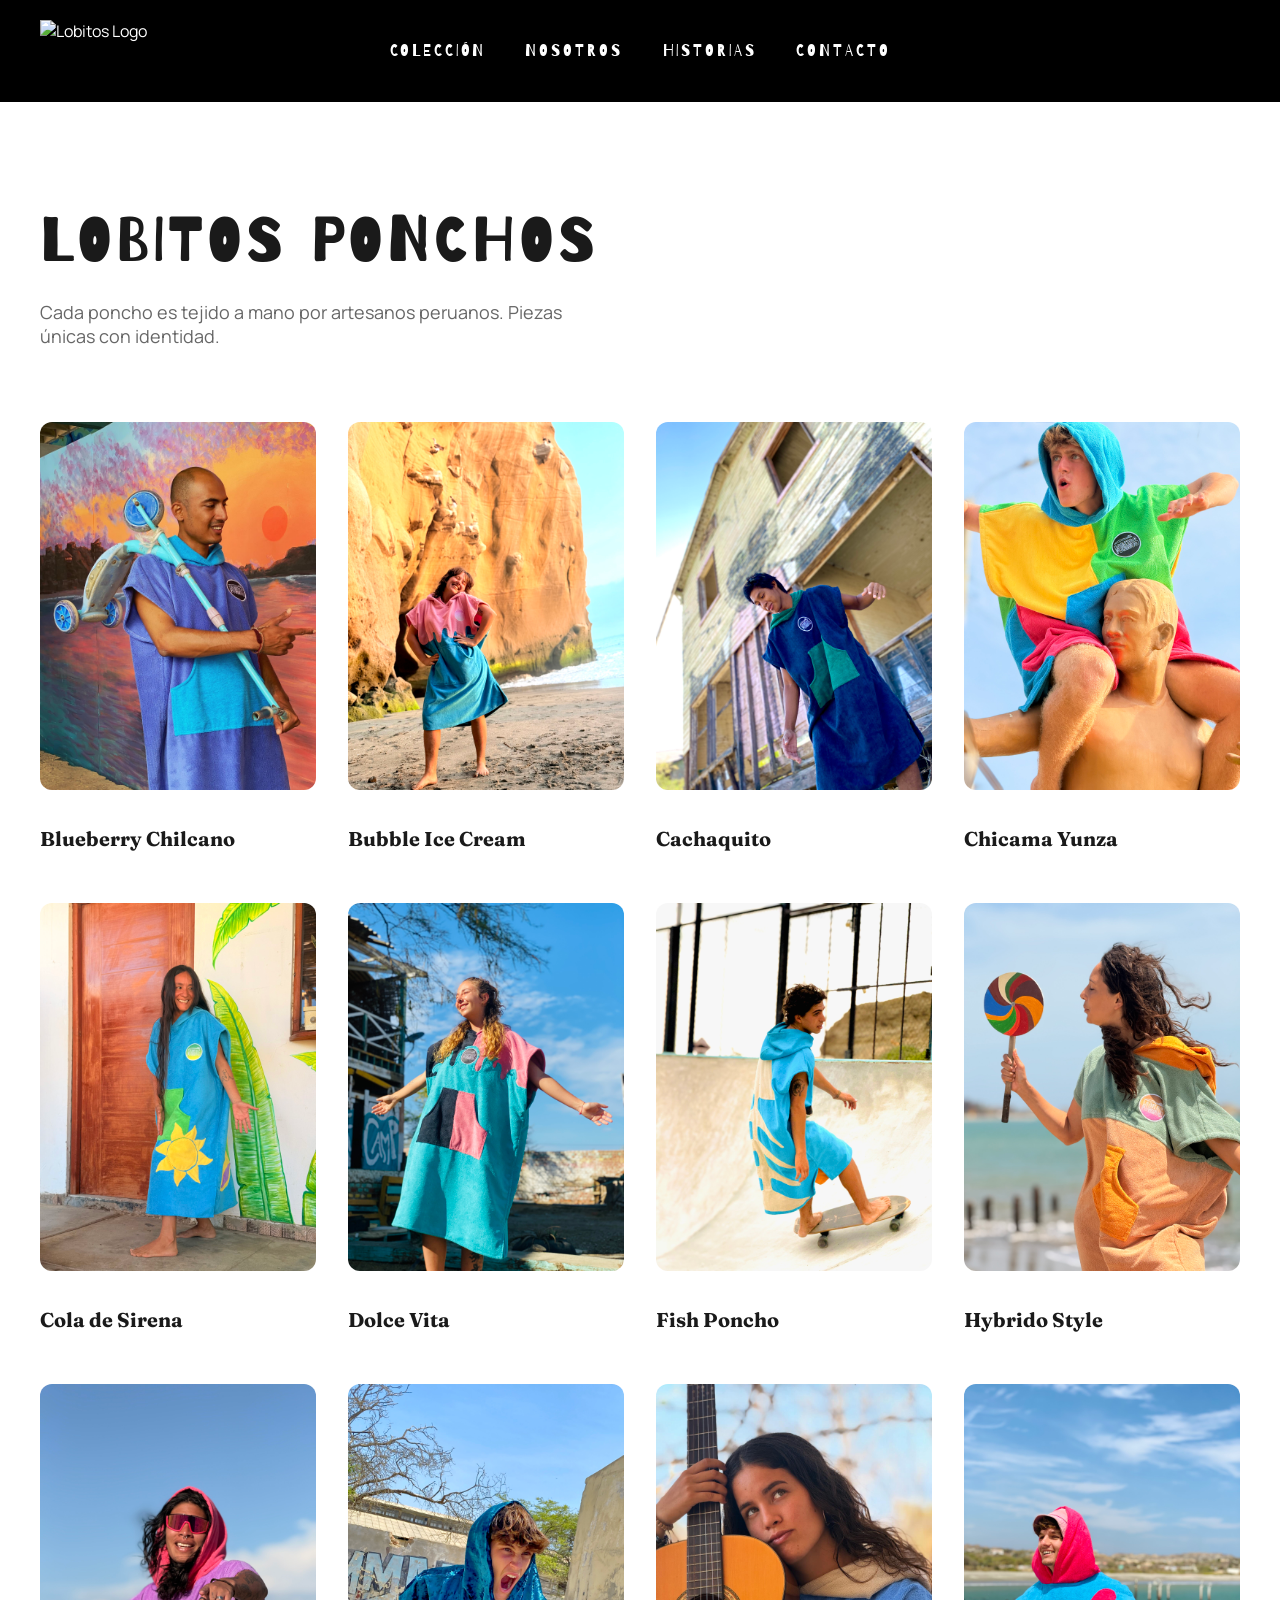
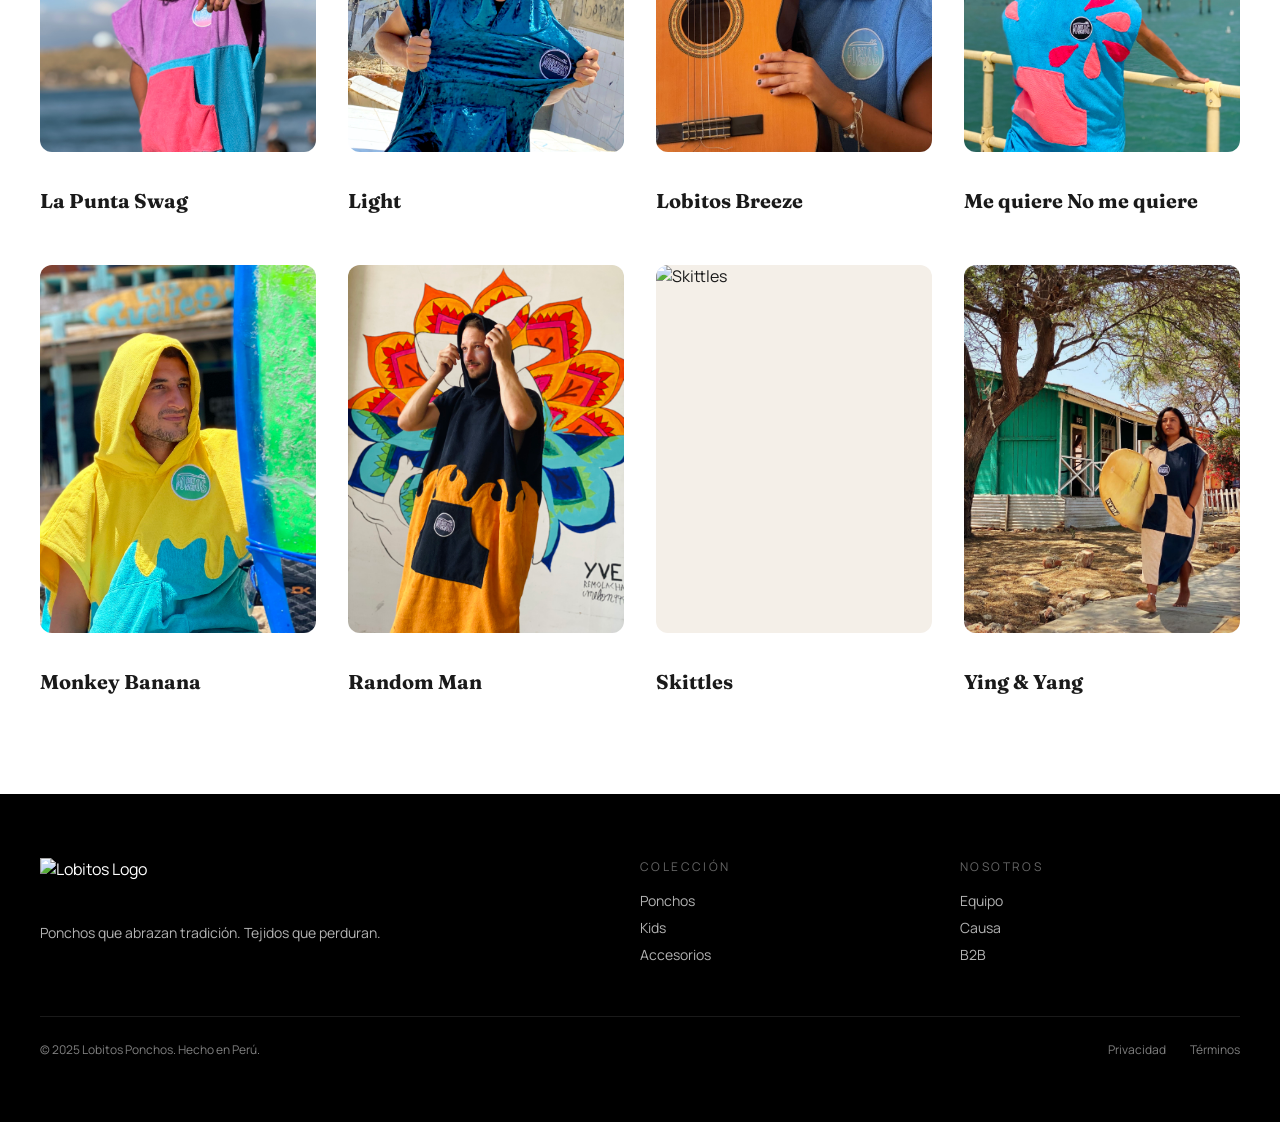
==== collection-lobitos-ponchos.html @ e2ddc391 "v1" ====
<!doctype html>
<html lang="es">

<head>
  <meta charset="UTF-8">
  <meta name="viewport" content="width=device-width, initial-scale=1.0">
  <title>Colección Ponchos — Lobitos</title>
  <meta name="description"
    content="Descubre nuestra colección de ponchos artesanales tejidos a mano en los Andes peruanos.">

  <script src="https://cdn.tailwindcss.com/3.4.17"></script>
  <script src="https://cdn.jsdelivr.net/npm/lucide@0.263.0/dist/umd/lucide.min.js"></script>

  <link
    href="https://fonts.googleapis.com/css2?family=Fraunces:wght@300;400;500;600&family=Manrope:wght@300;400;500;600&display=swap"
    rel="stylesheet">
  <link href="https://fonts.googleapis.com/css2?family=Barrio&display=swap" rel="stylesheet">
  <link rel="stylesheet" href="css/styles.css">
</head>

<body>

  <!-- ========== HEADER ========== -->
  <header class="site-header">
    <nav class="site-header__nav">
      <div class="site-header__logo-wrap">
        <a href="index.html">
          <img src="https://i.postimg.cc/zB0HwtrS/logo.png" alt="Lobitos Logo" class="site-header__logo">
        </a>
      </div>
      <div class="site-header__menu">
        <div class="site-header__menu-item">
          <a href="collection-lobitos-ponchos.html" class="site-header__link">Colección</a>
          <div class="site-header__dropdown">
            <a href="collection-lobitos-ponchos.html">Ponchos</a>
            <a href="#">Kids</a>
            <a href="#">Accesorios</a>
          </div>
        </div>
        <div class="site-header__menu-item">
          <a href="teampage.html" class="site-header__link">Nosotros</a>
          <div class="site-header__dropdown">
            <a href="teampage.html">Equipo</a>
            <a href="causa.html">Causa</a>
          </div>
        </div>
        <div class="site-header__menu-item">
          <a href="#" class="site-header__link">Historias</a>
          <div class="site-header__dropdown">
            <a href="#">Blog</a>
            <a href="#">Inspiración</a>
          </div>
        </div>
        <div class="site-header__menu-item">
          <a href="#" class="site-header__link">Contacto</a>
          <div class="site-header__dropdown">
            <a href="#">Email</a>
            <a href="#">Instagram</a>
          </div>
        </div>
      </div>
      <div class="site-header__spacer"></div>
    </nav>

    <div class="site-header__mobile-bar md:hidden">
      <img src="https://i.postimg.cc/zB0HwtrS/logo.png" alt="Lobitos Logo" class="site-header__mobile-logo">
      <button class="site-header__mobile-btn" onclick="toggleMenu()" aria-label="Abrir menú">
        <i data-lucide="menu"></i>
      </button>
    </div>
    <div id="mobileMenu" class="site-header__mobile-menu">
      <a href="collection-lobitos-ponchos.html">Colección</a>
      <a href="teampage.html">Nosotros</a>
      <a href="#">Historias</a>
      <a href="#">Contacto</a>
    </div>
  </header>

  <main>

    <!-- ================================================
         VIEW 1: COLLECTION GRID (default)
         ================================================ -->
    <section id="collectionView">

      <div class="collection-header">
        <div class="collection-header__inner">
          <h1 class="collection-header__title">Lobitos Ponchos</h1>
          <p class="collection-header__subtitle">Cada poncho es tejido a mano por artesanos peruanos. Piezas únicas con
            identidad.</p>
        </div>
      </div>

      <div class="collection-grid">
        <div class="collection-grid__inner">
          <!-- 1 -->
          <a href="#" class="collection-card" data-product="Blueberry Chilcano">
            <div class="collection-card__img-wrap">
              <img src="images/lobitos-ponchos/Blueberry Chilcano 1.JPG.jpeg" alt="Blueberry Chilcano"
                class="collection-card__img" loading="lazy">
            </div>
            <div class="collection-card__footer">
              <h3 class="collection-card__name">Blueberry Chilcano</h3>
              <i data-lucide="arrow-up-right" class="collection-card__arrow"></i>
            </div>
          </a>
          <!-- 2 -->
          <a href="#" class="collection-card" data-product="Bubble Ice Cream">
            <div class="collection-card__img-wrap">
              <img src="images/lobitos-ponchos/Bubble_Ice_Cream_1.jpg" alt="Bubble Ice Cream"
                class="collection-card__img" loading="lazy">
            </div>
            <div class="collection-card__footer">
              <h3 class="collection-card__name">Bubble Ice Cream</h3>
              <i data-lucide="arrow-up-right" class="collection-card__arrow"></i>
            </div>
          </a>
          <!-- 3 -->
          <a href="#" class="collection-card" data-product="Cachaquito">
            <div class="collection-card__img-wrap">
              <img src="images/lobitos-ponchos/Cachaquito_1.jpg" alt="Cachaquito" class="collection-card__img"
                loading="lazy">
            </div>
            <div class="collection-card__footer">
              <h3 class="collection-card__name">Cachaquito</h3>
              <i data-lucide="arrow-up-right" class="collection-card__arrow"></i>
            </div>
          </a>
          <!-- 4 -->
          <a href="#" class="collection-card" data-product="Chicama Yunza">
            <div class="collection-card__img-wrap">
              <img src="images/lobitos-ponchos/Chicama_Yunza_1.jpg" alt="Chicama Yunza" class="collection-card__img"
                loading="lazy">
            </div>
            <div class="collection-card__footer">
              <h3 class="collection-card__name">Chicama Yunza</h3>
              <i data-lucide="arrow-up-right" class="collection-card__arrow"></i>
            </div>
          </a>
          <!-- 5 -->
          <a href="#" class="collection-card" data-product="Cola de Sirena">
            <div class="collection-card__img-wrap">
              <img src="images/lobitos-ponchos/Cola_de_Sirena_1.jpg" alt="Cola de Sirena" class="collection-card__img"
                loading="lazy">
            </div>
            <div class="collection-card__footer">
              <h3 class="collection-card__name">Cola de Sirena</h3>
              <i data-lucide="arrow-up-right" class="collection-card__arrow"></i>
            </div>
          </a>
          <!-- 6 -->
          <a href="#" class="collection-card" data-product="Dolce Vita">
            <div class="collection-card__img-wrap">
              <img src="images/lobitos-ponchos/Dolce_Vita_1.jpg" alt="Dolce Vita" class="collection-card__img"
                loading="lazy">
            </div>
            <div class="collection-card__footer">
              <h3 class="collection-card__name">Dolce Vita</h3>
              <i data-lucide="arrow-up-right" class="collection-card__arrow"></i>
            </div>
          </a>
          <!-- 7 -->
          <a href="#" class="collection-card" data-product="Fish Poncho">
            <div class="collection-card__img-wrap">
              <img src="images/lobitos-ponchos/Fisch_Poncho_1.jpg" alt="Fish Poncho" class="collection-card__img"
                loading="lazy">
            </div>
            <div class="collection-card__footer">
              <h3 class="collection-card__name">Fish Poncho</h3>
              <i data-lucide="arrow-up-right" class="collection-card__arrow"></i>
            </div>
          </a>
          <!-- 8 -->
          <a href="#" class="collection-card" data-product="Hybrido Style">
            <div class="collection-card__img-wrap">
              <img src="images/lobitos-ponchos/Hybrido_Style_1.jpg" alt="Hybrido Style" class="collection-card__img"
                loading="lazy">
            </div>
            <div class="collection-card__footer">
              <h3 class="collection-card__name">Hybrido Style</h3>
              <i data-lucide="arrow-up-right" class="collection-card__arrow"></i>
            </div>
          </a>
          <!-- 9 -->
          <a href="#" class="collection-card" data-product="La Punta Swag">
            <div class="collection-card__img-wrap">
              <img src="images/lobitos-ponchos/La_Punta_Swag_1.jpg" alt="La Punta Swag" class="collection-card__img"
                loading="lazy">
            </div>
            <div class="collection-card__footer">
              <h3 class="collection-card__name">La Punta Swag</h3>
              <i data-lucide="arrow-up-right" class="collection-card__arrow"></i>
            </div>
          </a>
          <!-- 10 -->
          <a href="#" class="collection-card" data-product="Light">
            <div class="collection-card__img-wrap">
              <img src="images/lobitos-ponchos/Light 1.JPG.jpeg" alt="Light" class="collection-card__img"
                loading="lazy">
            </div>
            <div class="collection-card__footer">
              <h3 class="collection-card__name">Light</h3>
              <i data-lucide="arrow-up-right" class="collection-card__arrow"></i>
            </div>
          </a>
          <!-- 11 -->
          <a href="#" class="collection-card" data-product="Lobitos Breeze">
            <div class="collection-card__img-wrap">
              <img src="images/lobitos-ponchos/Lobitos Breeze 1.JPG.jpeg" alt="Lobitos Breeze"
                class="collection-card__img" loading="lazy">
            </div>
            <div class="collection-card__footer">
              <h3 class="collection-card__name">Lobitos Breeze</h3>
              <i data-lucide="arrow-up-right" class="collection-card__arrow"></i>
            </div>
          </a>
          <!-- 12 -->
          <a href="#" class="collection-card" data-product="Me quiere No me quiere">
            <div class="collection-card__img-wrap">
              <img src="images/lobitos-ponchos/Me_quiere_No_me_quiere_1.jpg" alt="Me quiere No me quiere"
                class="collection-card__img" loading="lazy">
            </div>
            <div class="collection-card__footer">
              <h3 class="collection-card__name">Me quiere No me quiere</h3>
              <i data-lucide="arrow-up-right" class="collection-card__arrow"></i>
            </div>
          </a>
          <!-- 13 -->
          <a href="#" class="collection-card" data-product="Monkey Banana">
            <div class="collection-card__img-wrap">
              <img src="images/lobitos-ponchos/Monkey_Banana_1.jpg" alt="Monkey Banana" class="collection-card__img"
                loading="lazy">
            </div>
            <div class="collection-card__footer">
              <h3 class="collection-card__name">Monkey Banana</h3>
              <i data-lucide="arrow-up-right" class="collection-card__arrow"></i>
            </div>
          </a>
          <!-- 14 -->
          <a href="#" class="collection-card" data-product="Random man">
            <div class="collection-card__img-wrap">
              <img src="images/lobitos-ponchos/Random_man_1.jpg" alt="Random Man" class="collection-card__img"
                loading="lazy">
            </div>
            <div class="collection-card__footer">
              <h3 class="collection-card__name">Random Man</h3>
              <i data-lucide="arrow-up-right" class="collection-card__arrow"></i>
            </div>
          </a>
          <!-- 15 -->
          <a href="#" class="collection-card" data-product="Skittles">
            <div class="collection-card__img-wrap">
              <img src="images/lobitos-ponchos/Skittles 1.jpg.jpeg" alt="Skittles" class="collection-card__img"
                loading="lazy">
            </div>
            <div class="collection-card__footer">
              <h3 class="collection-card__name">Skittles</h3>
              <i data-lucide="arrow-up-right" class="collection-card__arrow"></i>
            </div>
          </a>
          <!-- 16 -->
          <a href="#" class="collection-card" data-product="Ying & Yang">
            <div class="collection-card__img-wrap">
              <img src="images/lobitos-ponchos/Ying & Yang 1.JPG.jpeg" alt="Ying & Yang" class="collection-card__img"
                loading="lazy">
            </div>
            <div class="collection-card__footer">
              <h3 class="collection-card__name">Ying &amp; Yang</h3>
              <i data-lucide="arrow-up-right" class="collection-card__arrow"></i>
            </div>
          </a>
        </div>
      </div>

    </section>

    <!-- ================================================
         VIEW 2: PRODUCT DETAIL (hidden by default)
         ================================================ -->
    <section id="productView" class="product-detail" style="display:none;">

      <!-- Back button -->
      <div class="product-detail__topbar">
        <button id="btnBack" class="product-detail__back" type="button">
          <i data-lucide="arrow-left" style="width:18px;height:18px;"></i>
          <span>Volver a la colección</span>
        </button>
      </div>

      <div class="product__grid">

        <!-- Gallery -->
        <div class="product-gallery">
          <div class="product-gallery__main">
            <img id="detailMainImg" src="" alt="" class="product-gallery__main-img">
          </div>
          <div id="detailThumbs" class="product-gallery__thumbs">
            <!-- JS injects 4 buttons here -->
          </div>
        </div>

        <!-- Info -->
        <div class="product__info">
          <h2 id="detailTitle" class="product__title"></h2>
          <p class="product__price">S/ 220</p>
          <p class="product__description">
            Este poncho está tejido a mano por artesanos peruanos utilizando lana natural de alta calidad.
            Diseñado para acompañarte en días fríos y noches cerca del mar.
          </p>

          <a id="detailWhatsApp" href="#" target="_blank" rel="noopener noreferrer" class="product__cta">
            <span>Escribir en WhatsApp</span>
            <i data-lucide="arrow-right"></i>
          </a>

          <div class="product__details">
            <p>• Hecho en Perú</p>
            <p>• 100% lana natural</p>
            <p>• Producción artesanal</p>
          </div>
        </div>

      </div>
    </section>

  </main>

  <!-- ========== FOOTER ========== -->
  <footer class="site-footer">
    <div class="site-footer__inner">
      <div class="site-footer__grid">
        <div class="site-footer__brand">
          <img src="https://i.postimg.cc/zB0HwtrS/logo.png" alt="Lobitos Logo" class="site-footer__brand-logo">
          <p class="site-footer__brand-text">Ponchos que abrazan tradición. Tejidos que perduran.</p>
          <div class="site-footer__social">
            <a href="#" aria-label="Instagram"><i data-lucide="instagram"></i></a>
            <a href="#" aria-label="Email"><i data-lucide="mail"></i></a>
          </div>
        </div>
        <div>
          <div class="site-footer__col-title">Colección</div>
          <ul class="site-footer__col-list">
            <li><a href="collection-lobitos-ponchos.html">Ponchos</a></li>
            <li><a href="#">Kids</a></li>
            <li><a href="#">Accesorios</a></li>
          </ul>
        </div>
        <div>
          <div class="site-footer__col-title">Nosotros</div>
          <ul class="site-footer__col-list">
            <li><a href="teampage.html">Equipo</a></li>
            <li><a href="causa.html">Causa</a></li>
            <li><a href="#">B2B</a></li>
          </ul>
        </div>
      </div>
      <div class="site-footer__bottom">
        <div>© 2025 Lobitos Ponchos. Hecho en Perú.</div>
        <div class="site-footer__bottom-links">
          <a href="#">Privacidad</a>
          <a href="#">Términos</a>
        </div>
      </div>
    </div>
  </footer>

  <script>
    function toggleMenu() {
      document.getElementById('mobileMenu').classList.toggle('site-header__mobile-menu--open');
    }
    lucide.createIcons();
  </script>

  <!-- ========== PRODUCT CATALOG & SPA LOGIC ========== -->
  <script>
  const galleryData = {
    "Blueberry Chilcano": ["Blueberry Chilcano 1.JPG.jpeg", "Blueberry Chilcano 2.JPG.jpeg", "Blueberry Chilcano 3.JPG.jpeg", "Blueberry Chilcano 4.JPG.jpeg"],
    "Bubble Ice Cream": ["Bubble_Ice_Cream_1.jpg", "Bubble_Ice_Cream_2.jpg", "Bubble_Ice_Cream_3.jpg", "Bubble Ice Cream 4.jpeg"],
    "Cachaquito": ["Cachaquito_1.jpg", "Cachaquito_2.jpg", "Cachaquito_3.jpg", "Cachaquito_4.jpg"],
    "Chicama Yunza": ["Chicama_Yunza_1.jpg", "Chicama_Yunza_2.jpg", "Chicama_Yunza_3.jpg", "Chicama_Yunza_4.jpg"],
    "Cola de Sirena": ["Cola_de_Sirena_1.jpg", "Cola_de_Sirena_2.jpg", "Cola_de_Sirena_3.jpg", "Cola_de_Sirena_4.jpg"],
    "Dolce Vita": ["Dolce_Vita_1.jpg", "Dolce_Vita_2.jpg", "Dolce_Vita_3.jpg", "Dolce_Vita_4.jpg"],
    "Fish Poncho": ["Fisch_Poncho_1.jpg", "Fish_Poncho_2.jpg", "Fish_Poncho_3.jpg", "Fish_Poncho_4.jpg"],
    "Hybrido Style": ["Hybrido_Style_1.jpg", "Hybrido_Style_2.jpg", "Hybrido_Style_3.jpg", "Hybrido_Style_4_.jpg"],
    "La Punta Swag": ["La_Punta_Swag_1.jpg", "La_Punta_Swag_2.jpg", "La_Punta_Swag_3.jpg", "La_Punta_Swag_4.jpg"],
    "Light": ["Light 1.JPG.jpeg", "Light 2.jpeg", "Light_3.jpg", "Light 4.jpeg"],
    "Lobitos Breeze": ["Lobitos Breeze 1.JPG.jpeg", "Lobitos Breeze 2.JPG.jpeg", "Lobitos Breeze 3.JPG.jpeg", "Lobitos Breeze 4.JPG.jpeg"],
    "Me quiere No me quiere": ["Me_quiere_No_me_quiere_1.jpg", "Me_quiere_No_me_quiere_2.jpg", "Me_quiere_No_me_quiere_3.jpg", "Me_quiere_No_me_quiere_4.jpg"],
    "Monkey Banana": ["Monkey_Banana_1.jpg", "Monkey_Banana_2.jpg", "Monkey_Banana_3.jpg", "Monkey_Banana_4.jpg"],
    "Random man": ["Random_man_1.jpg", "Random_man__2.jpg", "Random_man__3.jpg", "Random_man__4.jpg"],
    "Skittles": ["Skittles 1.JPG.jpeg", "Skittles 2.JPG.jpeg", "Skittles_3.jpg", "Skittles 4.JPG.jpeg"],
    "Ying & Yang": ["Ying & Yang 1.JPG.jpeg", "Ying & Yang 2.JPG.jpeg", "Ying & Yang 3.JPG.jpeg", "Ying & Yang 4.JPG.jpeg"]
  };

  const cards = document.querySelectorAll('.collection-card');
  const modal = document.getElementById('productView');
  const gridView = document.getElementById('collectionView');
  const btnBack = document.getElementById('btnBack');
  
  const mainImg = document.getElementById('detailMainImg');
  const detailTitle = document.getElementById('detailTitle');
  const thumbsContainer = document.getElementById('detailThumbs');

  cards.forEach(card => {
    card.addEventListener('click', (e) => {
      e.preventDefault();
      const productKey = card.getAttribute('data-product');
      const images = galleryData[productKey];

      if (images && images.length > 0) {
        // Mostrar Modal
        if (gridView) gridView.style.display = 'none';
        if (modal) modal.style.display = 'block';
        
        // Actualizar textos
        if (detailTitle) detailTitle.textContent = productKey;

        // Cargar Imagen Principal Grande (Imagen 1)
        if (mainImg) {
            mainImg.src = `images/lobitos-ponchos/${images[0]}`;
            mainImg.alt = `Poncho ${productKey}`;
        }

        // Limpiar miniaturas anteriores
        if (thumbsContainer) thumbsContainer.innerHTML = '';

        // Generar miniaturas dinámicamente
        images.forEach((imgSrc, index) => {
          const btn = document.createElement('button');
          btn.className = 'product-gallery__thumb';
          btn.type = 'button';
          
          const img = document.createElement('img');
          img.src = `images/lobitos-ponchos/${imgSrc}`;
          img.alt = `Miniatura ${index + 1} de ${productKey}`;
          img.loading = "lazy";
          
          btn.appendChild(img);
          if (thumbsContainer) thumbsContainer.appendChild(btn);

          // Evento para cambiar la foto principal al hacer clic en miniatura
          btn.addEventListener('click', () => {
            if (mainImg) mainImg.src = img.src;
          });
        });
        
        // Subir el scroll al tope
        window.scrollTo(0, 0);
      }
    });
  });

  // Botón Volver
  if(btnBack) {
      btnBack.addEventListener('click', () => {
        if (modal) modal.style.display = 'none';
        if (gridView) gridView.style.display = 'block';
      });
  }
  </script>

</body>

</html>
---- css/styles.css ----
/* ============================================
   LOBITOS PONCHOS — Global Stylesheet
   BEM Methodology
   ============================================ */

/* --- RESET & BASE --- */
:root {
  --bg: #ffffff;
  --surface: #ffffff;
  --text: #1a1a1a;
  --accent: #c8553d;
  --muted: #8a8378;
}

*,
*::before,
*::after {
  box-sizing: border-box;
}

html,
body {
  height: 100%;
  margin: 0;
  padding: 0;
}

body {
  font-family: 'Manrope', sans-serif;
  background: var(--bg);
  color: var(--text);
  -webkit-font-smoothing: antialiased;
}

img {
  display: block;
  max-width: 100%;
}

a {
  text-decoration: none;
  color: inherit;
}

/* --- TYPOGRAPHY --- */
.font-display {
  font-family: 'Fraunces', serif;
  font-optical-sizing: auto;
}

.font-barrio {
  font-family: 'Barrio', cursive;
}

/* ============================================
   BLOCK: site-header
   ============================================ */
.site-header {
  width: 100%;
  background: #000;
  color: #fff;
  position: sticky;
  top: 0;
  left: 0;
  z-index: 50;
  transition: transform 0.3s ease;
}

.site-header__nav {
  max-width: 80rem;
  margin: 0 auto;
  padding: 1.25rem 1.5rem;
  display: flex;
  align-items: center;
  justify-content: space-between;
}

.site-header__logo-wrap {
  width: 33.333%;
  display: flex;
  align-items: center;
}

.site-header__logo {
  height: 52px;
  width: auto;
  object-fit: contain;
}

.site-header__menu {
  display: none;
  align-items: center;
  justify-content: center;
  gap: 2.5rem;
  width: 33.333%;
  font-size: 16px;
  letter-spacing: 0.18em;
  text-transform: uppercase;
  font-weight: 500;
  font-family: 'Barrio', cursive;
}

.site-header__spacer {
  width: 33.333%;
}

/* Nav link with dropdown */
.site-header__menu-item {
  position: relative;
}

.site-header__link {
  position: relative;
  padding-bottom: 4px;
  transition: opacity 0.2s;
}

.site-header__link:hover {
  opacity: 0.7;
}

/* Dropdown */
.site-header__dropdown {
  position: absolute;
  top: 140%;
  left: 50%;
  transform: translateX(-50%) translateY(10px);
  background: #000;
  color: #fff;
  padding: 18px 22px;
  border-radius: 12px;
  min-width: 180px;
  opacity: 0;
  pointer-events: none;
  transition: all 0.25s ease;
}

.site-header__dropdown a {
  display: block;
  font-size: 12px;
  letter-spacing: 0.08em;
  padding: 6px 0;
  opacity: 0.8;
  transition: opacity 0.2s;
  font-family: 'Manrope', sans-serif;
  text-transform: none;
}

.site-header__dropdown a:hover {
  opacity: 1;
}

.site-header__menu-item:hover .site-header__dropdown {
  opacity: 1;
  pointer-events: auto;
  transform: translateX(-50%) translateY(0);
}

/* Mobile toggle */
.site-header__mobile-bar {
  display: flex;
  padding: 0 1.5rem 1rem;
  align-items: center;
  justify-content: space-between;
}

.site-header__mobile-logo {
  height: 2.5rem;
}

.site-header__mobile-btn {
  background: none;
  border: none;
  color: #fff;
  cursor: pointer;
}

/* Mobile menu */
.site-header__mobile-menu {
  display: none;
  background: #000;
  color: #fff;
  padding: 0 1.5rem 1.5rem;
  flex-direction: column;
  gap: 1rem;
  font-size: 0.875rem;
  letter-spacing: 0.05em;
  font-family: 'Barrio', cursive;
}

.site-header__mobile-menu--open {
  display: flex;
}

/* ============================================
   BLOCK: site-footer
   ============================================ */
.site-footer {
  width: 100%;
  background: #000;
  color: #fff;
}

.site-footer__inner {
  max-width: 80rem;
  margin: 0 auto;
  padding: 4rem 1.5rem;
}

.site-footer__grid {
  display: grid;
  grid-template-columns: 1fr;
  gap: 2.5rem;
  margin-bottom: 3rem;
}

.site-footer__brand {
  grid-column: span 1;
}

.site-footer__brand-logo {
  height: 3rem;
  margin-bottom: 1rem;
}

.site-footer__brand-text {
  font-size: 0.875rem;
  color: rgba(255, 255, 255, 0.7);
  max-width: 24rem;
  line-height: 1.6;
}

.site-footer__social {
  display: flex;
  gap: 1rem;
  margin-top: 1.5rem;
  color: rgba(255, 255, 255, 0.7);
}

.site-footer__social a {
  transition: color 0.2s;
}

.site-footer__social a:hover {
  color: #fff;
}

.site-footer__col-title {
  font-size: 0.75rem;
  letter-spacing: 0.2em;
  text-transform: uppercase;
  color: rgba(255, 255, 255, 0.4);
  margin-bottom: 1rem;
}

.site-footer__col-list {
  list-style: none;
  padding: 0;
  margin: 0;
  display: flex;
  flex-direction: column;
  gap: 0.5rem;
  font-size: 0.875rem;
  color: rgba(255, 255, 255, 0.7);
}

.site-footer__col-list a {
  transition: color 0.2s;
}

.site-footer__col-list a:hover {
  color: #fff;
}

.site-footer__bottom {
  border-top: 1px solid rgba(255, 255, 255, 0.1);
  padding-top: 1.5rem;
  display: flex;
  flex-direction: column;
  justify-content: space-between;
  font-size: 0.75rem;
  color: rgba(255, 255, 255, 0.5);
}

.site-footer__bottom-links {
  display: flex;
  gap: 1.5rem;
  margin-top: 0.75rem;
}

.site-footer__bottom-links a {
  transition: color 0.2s;
}

.site-footer__bottom-links a:hover {
  color: #fff;
}

/* ============================================
   BLOCK: hero (index)
   ============================================ */
.hero {
  width: 100%;
  margin-top: 30px;
}

.hero__slot {
  position: relative;
  width: 100%;
  height: 70vh;
  min-height: 320px;
  max-height: 700px;
  overflow: hidden;
}

.hero__slide {
  position: absolute;
  inset: 0;
  background-size: cover;
  background-position: center;
  background-repeat: no-repeat;
  opacity: 0;
  transition: opacity 0.8s ease;
}

.hero__slide--active {
  opacity: 1;
}

/* ============================================
   BLOCK: categories (index)
   ============================================ */
.categories {
  width: 100%;
  padding: 0.5rem 1.5rem 2.5rem;
}

.categories__grid {
  max-width: 80rem;
  margin: 0 auto;
  display: grid;
  grid-template-columns: 1fr;
  gap: 1.5rem;
}

.categories__card {
  display: block;
}

.categories__card-img {
  aspect-ratio: 3 / 4;
  position: relative;
  overflow: hidden;
  transition: transform 0.6s cubic-bezier(0.16, 1, 0.3, 1);
  background-size: cover;
  background-repeat: no-repeat;
  background-position: center;
  background-color: #f4efe8;
  border-radius: 0.75rem;
}

.categories__card-img--1 {
  background-image: url('https://i.postimg.cc/MKFF9zLd/Enlight374-JPG.jpg');
}

.categories__card-img--2 {
  background-image: url('https://i.postimg.cc/65mmMBPH/Enlight376-JPG.jpg');
}

.categories__card-img--3 {
  background-image: url('https://i.postimg.cc/Hshh6TNc/Enlight375-JPG.jpg');
}

.categories__card-img--4 {
  background-image: url('https://i.postimg.cc/Hshh6TNc/Enlight375-JPG.jpg');
}

.categories__card:hover .categories__card-img {
  transform: scale(1.04);
}

.categories__card-chip {
  background: rgba(0, 0, 0, 0.35);
  backdrop-filter: blur(8px);
  color: #fff;
  padding: 6px 12px;
  border-radius: 999px;
  font-size: 11px;
  letter-spacing: 0.08em;
  text-transform: uppercase;
  display: inline-flex;
  align-items: center;
  gap: 6px;
  position: absolute;
  top: 1rem;
  left: 1rem;
}

.categories__card-footer {
  display: flex;
  align-items: flex-start;
  justify-content: space-between;
  margin-top: 1.25rem;
}

.categories__card-title {
  font-family: 'Fraunces', serif;
  font-size: 1.25rem;
  font-weight: 500;
}

.categories__card-arrow {
  transition: transform 0.4s ease;
  margin-top: 0.25rem;
}

.categories__card:hover .categories__card-arrow {
  transform: translate(3px, -3px);
}

/* ============================================
   BLOCK: banner (index)
   ============================================ */
.banner {
  width: 100%;
  margin: 2.5rem 0 3.5rem;
}

.banner__wrap {
  display: block;
  transition: transform 0.5s ease;
  cursor: pointer;
}

.banner__wrap:hover {
  transform: translateY(-4px);
}

.banner__slot {
  position: relative;
  width: 100%;
  height: calc(100vh - 88px);
  background-image: url('https://i.postimg.cc/k5VY0zkQ/Enlight403-JPG.jpg');
  background-size: cover;
  background-position: center;
}

/* ============================================
   BLOCK: about (index)
   ============================================ */
.about {
  width: 100%;
  padding: 0 1.5rem 5rem;
}

.about__grid {
  max-width: 80rem;
  margin: 0 auto;
  display: grid;
  grid-template-columns: 1fr;
  gap: 2.5rem;
  align-items: center;
}

.about__eyebrow {
  font-size: 0.75rem;
  letter-spacing: 0.2em;
  text-transform: uppercase;
  color: var(--muted);
  margin-bottom: 1rem;
}

.about__title {
  font-family: 'Fraunces', serif;
  font-size: 2.25rem;
  font-weight: 300;
  line-height: 1.02;
  letter-spacing: -0.01em;
  margin-bottom: 1.5rem;
}

.about__text {
  font-size: 1rem;
  color: rgba(26, 26, 26, 0.75);
  line-height: 1.6;
  margin-bottom: 2rem;
  max-width: 36rem;
}

.about__btn {
  border: 1px solid var(--text);
  color: var(--text);
  padding: 0.75rem 2rem;
  border-radius: 9999px;
  font-size: 0.875rem;
  font-weight: 500;
  display: inline-flex;
  align-items: center;
  gap: 0.5rem;
  background: none;
  cursor: pointer;
  transition: all 0.3s ease;
}

.about__btn:hover {
  background: var(--text);
  color: var(--bg);
}

.about__img {
  aspect-ratio: 4 / 5;
  position: relative;
  overflow: hidden;
  background-image: url('https://i.postimg.cc/prGw8QvG/B2B-main-JPG.jpg');
  background-size: contain;
  background-position: center;
  background-repeat: no-repeat;
  background-color: #f4efe8;
  border-radius: 1rem;
}

.about__img-chip {
  background: rgba(0, 0, 0, 0.35);
  backdrop-filter: blur(8px);
  color: #fff;
  padding: 6px 12px;
  border-radius: 999px;
  font-size: 11px;
  letter-spacing: 0.08em;
  text-transform: uppercase;
  display: inline-flex;
  align-items: center;
  gap: 6px;
  position: absolute;
  top: 1rem;
  left: 1rem;
}

/* ============================================
   BLOCK: gif-section (index)
   ============================================ */
.gif-section {
  width: 100%;
  padding: 0 1.5rem 5rem;
}

.gif-section__wrap {
  max-width: 36rem;
  margin: 0 auto;
}

.gif-section__slot {
  aspect-ratio: 1 / 1;
  background: conic-gradient(from 45deg at 50% 50%, #c8553d, #d8c9b5, #1a1a1a, #c8553d);
  position: relative;
  overflow: hidden;
  border-radius: 1rem;
}

.gif-section__video {
  width: 100%;
  height: 100%;
  object-fit: contain;
}

.gif-section__caption {
  text-align: center;
  font-size: 0.875rem;
  color: var(--muted);
  margin-top: 1.5rem;
  letter-spacing: 0.05em;
}

/* ============================================
   BLOCK: causa-page
   ============================================ */
.causa-hero {
  padding: 5rem 1.5rem;
  text-align: center;
}

.causa-hero__inner {
  max-width: 48rem;
  margin: 0 auto;
}

.causa-hero__title {
  font-family: 'Barrio', cursive;
  font-size: 2.25rem;
  text-transform: uppercase;
  letter-spacing: 0.1em;
  margin-bottom: 1.5rem;
}

.causa-hero__subtitle {
  font-size: 1.125rem;
  color: rgba(0, 0, 0, 0.7);
  line-height: 1.6;
}

.causa-image {
  padding: 0 1.5rem 4rem;
}

.causa-image__block {
  max-width: 64rem;
  margin: 0 auto;
  aspect-ratio: 16 / 10;
  border-radius: 16px;
  overflow: hidden;
}

.causa-image__block img {
  width: 100%;
  height: 100%;
  object-fit: cover;
}

.causa-story {
  padding: 0 1.5rem 5rem;
}

.causa-story__inner {
  max-width: 48rem;
  margin: 0 auto;
  display: flex;
  flex-direction: column;
  gap: 1.5rem;
  color: rgba(0, 0, 0, 0.7);
  line-height: 1.6;
  font-size: 1.125rem;
}

.causa-principles {
  padding: 0 1.5rem 6rem;
}

.causa-principles__grid {
  max-width: 64rem;
  margin: 0 auto;
  display: grid;
  grid-template-columns: 1fr;
  gap: 2.5rem;
  text-align: center;
}

.causa-principles__title {
  font-family: 'Barrio', cursive;
  font-size: 1.25rem;
  text-transform: uppercase;
  letter-spacing: 0.1em;
  margin-bottom: 0.75rem;
}

.causa-principles__text {
  color: rgba(0, 0, 0, 0.6);
  font-size: 0.875rem;
  line-height: 1.6;
}

.causa-quote {
  padding: 0 1.5rem 6rem;
  text-align: center;
}

.causa-quote__text {
  max-width: 48rem;
  margin: 0 auto;
  font-size: 1.5rem;
  font-weight: 300;
  line-height: 1.6;
}

/* ============================================
   BLOCK: collection
   ============================================ */
.collection-header {
  padding: 3.5rem 1.5rem;
}

.collection-header__inner {
  max-width: 80rem;
  margin: 0 auto;
}

.collection-header__title {
  font-family: 'Barrio', cursive;
  font-size: 2.25rem;
  text-transform: uppercase;
  letter-spacing: 0.1em;
  margin-bottom: 1.5rem;
}

.collection-header__subtitle {
  font-size: 1.125rem;
  color: rgba(0, 0, 0, 0.6);
  max-width: 36rem;
}

.collection-grid {
  padding: 0 1.5rem 5rem;
}

.collection-grid__inner {
  max-width: 80rem;
  margin: 0 auto;
  display: grid;
  grid-template-columns: 1fr;
  gap: 2rem;
}

.collection-card {
  display: block;
}

.collection-card__img-wrap {
  aspect-ratio: 3 / 4;
  border-radius: 0.75rem;
  overflow: hidden;
  background-color: #f4efe8;
}

.collection-card__img {
  width: 100%;
  height: 100%;
  object-fit: cover;
  transition: transform 0.6s cubic-bezier(0.16, 1, 0.3, 1);
}

.collection-card:hover .collection-card__img {
  transform: scale(1.05);
}

.collection-card__footer {
  display: flex;
  justify-content: space-between;
  align-items: center;
  margin-top: 1rem;
}

.collection-card__name {
  font-family: 'Fraunces', serif;
  font-size: 1.25rem;
}

.collection-card__arrow {
  transition: transform 0.3s;
}

.collection-card:hover .collection-card__arrow {
  transform: translate(4px, -4px);
}

/* ============================================
   BLOCK: product (detail view)
   ============================================ */
.product-detail {
  padding: 0 1.5rem 5rem;
}

.product-detail__topbar {
  max-width: 80rem;
  margin: 0 auto 2rem;
}

.product-detail__back {
  display: inline-flex;
  align-items: center;
  gap: 0.5rem;
  background: none;
  border: none;
  font-size: 0.875rem;
  font-weight: 500;
  text-transform: uppercase;
  letter-spacing: 0.05em;
  cursor: pointer;
  padding: 0.5rem 0;
  color: var(--text);
  transition: opacity 0.2s;
}

.product-detail__back:hover {
  opacity: 0.6;
}

.product__grid {
  max-width: 80rem;
  margin: 0 auto;
  display: grid;
  grid-template-columns: 1fr;
  gap: 2.5rem;
}

/* ============================================
   BLOCK: product-gallery
   ============================================ */
.product-gallery {
  display: flex;
  flex-direction: column;
  gap: 1rem;
}

.product-gallery__main {
  width: 100%;
  aspect-ratio: 4 / 5;
  background: #f4efe8;
  border-radius: 0.75rem;
  overflow: hidden;
}

.product-gallery__main-img {
  width: 100%;
  height: 100%;
  object-fit: cover;
  transition: opacity 0.3s ease;
}

.product-gallery__thumbs {
  display: grid;
  grid-template-columns: repeat(4, 1fr);
  gap: 0.75rem;
}

.product-gallery__thumb {
  aspect-ratio: 1 / 1;
  border-radius: 0.5rem;
  overflow: hidden;
  cursor: pointer;
  border: 2px solid transparent;
  padding: 0;
  background: #f4efe8;
  transition: border-color 0.2s ease, opacity 0.2s ease;
  opacity: 0.6;
}

.product-gallery__thumb:hover {
  opacity: 1;
}

.product-gallery__thumb--active {
  border-color: var(--text);
  opacity: 1;
}

.product-gallery__thumb img {
  width: 100%;
  height: 100%;
  object-fit: cover;
}

.product__info {
  display: flex;
  flex-direction: column;
  justify-content: center;
}

.product__title {
  font-family: 'Barrio', cursive;
  font-size: 1.875rem;
  text-transform: uppercase;
  letter-spacing: 0.1em;
  margin-bottom: 1rem;
}

.product__price {
  font-size: 1.125rem;
  margin-bottom: 1.5rem;
}

.product__description {
  color: rgba(0, 0, 0, 0.7);
  line-height: 1.6;
  margin-bottom: 2rem;
  max-width: 28rem;
}

.product__cta {
  background: #000;
  color: #fff;
  padding: 1rem 2rem;
  border-radius: 9999px;
  font-size: 0.875rem;
  letter-spacing: 0.05em;
  text-transform: uppercase;
  display: inline-flex;
  align-items: center;
  justify-content: center;
  gap: 0.5rem;
  transition: background 0.2s;
}

.product__cta:hover {
  background: #333;
}

.product__details {
  margin-top: 2.5rem;
  border-top: 1px solid #e5e5e5;
  padding-top: 1.5rem;
  font-size: 0.875rem;
  color: rgba(0, 0, 0, 0.6);
  display: flex;
  flex-direction: column;
  gap: 0.5rem;
}

/* ============================================
   BLOCK: team
   ============================================ */
.team-intro {
  padding: 4rem 1.5rem;
  text-align: center;
}

.team-intro__inner {
  max-width: 48rem;
  margin: 0 auto;
}

.team-intro__title {
  font-family: 'Barrio', cursive;
  font-size: 2.25rem;
  text-transform: uppercase;
  letter-spacing: 0.1em;
  margin-bottom: 1.5rem;
}

.team-intro__subtitle {
  color: rgba(0, 0, 0, 0.7);
  font-size: 1.125rem;
  line-height: 1.6;
}

.team-list {
  padding: 0 1.5rem 6rem;
}

.team-list__inner {
  max-width: 80rem;
  margin: 0 auto;
  display: flex;
  flex-direction: column;
  gap: 5rem;
}

.team-member {
  display: grid;
  grid-template-columns: 1fr;
  gap: 2.5rem;
  align-items: center;
}

.team-member__img-wrap {
  aspect-ratio: 4 / 5;
  overflow: hidden;
  border-radius: 16px;
}

.team-member__img-wrap img {
  width: 100%;
  height: 100%;
  object-fit: cover;
  transition: transform 0.6s cubic-bezier(0.16, 1, 0.3, 1);
}

.team-member__img-wrap:hover img {
  transform: scale(1.05);
}

.team-member__name {
  font-family: 'Barrio', cursive;
  font-size: 1.5rem;
  text-transform: uppercase;
  letter-spacing: 0.1em;
  margin-bottom: 0.5rem;
}

.team-member__role {
  font-size: 0.875rem;
  color: rgba(0, 0, 0, 0.5);
  margin-bottom: 1rem;
}

.team-member__bio {
  color: rgba(0, 0, 0, 0.7);
  line-height: 1.6;
  max-width: 28rem;
}

/* ============================================
   UTILITIES: Animations
   ============================================ */
.fade-up {
  opacity: 0;
  transform: translateY(20px);
  animation: fadeUp 0.9s cubic-bezier(0.16, 1, 0.3, 1) forwards;
}

@keyframes fadeUp {
  to {
    opacity: 1;
    transform: translateY(0);
  }
}

.fade-up--delay-1 {
  animation-delay: 0.1s;
}

.fade-up--delay-2 {
  animation-delay: 0.2s;
}

.fade-up--delay-3 {
  animation-delay: 0.3s;
}

/* ============================================
   RESPONSIVE
   ============================================ */
@media (min-width: 768px) {
  .site-header__nav {
    padding: 1.25rem 2.5rem;
  }

  .site-header__logo {
    height: 62px;
  }

  .site-header__menu {
    display: flex;
  }

  .site-header__mobile-bar {
    display: none;
  }

  .site-footer__inner {
    padding: 4rem 2.5rem;
  }

  .site-footer__grid {
    grid-template-columns: 2fr 1fr 1fr;
  }

  .site-footer__bottom {
    flex-direction: row;
  }

  .site-footer__bottom-links {
    margin-top: 0;
  }

  .categories {
    padding: 1rem 2.5rem 3.5rem;
  }

  .categories__grid {
    grid-template-columns: repeat(2, 1fr);
    gap: 2rem;
  }

  .categories__card-title {
    font-size: 1.5rem;
  }

  .banner {
    margin: 3.5rem 0;
  }

  .about {
    padding: 0 2.5rem 7rem;
  }

  .about__grid {
    grid-template-columns: repeat(2, 1fr);
    gap: 4rem;
  }

  .about__title {
    font-size: 3rem;
  }

  .about__text {
    font-size: 1.125rem;
  }

  .gif-section {
    padding: 0 2.5rem 7rem;
  }

  .causa-hero {
    padding: 5rem 2.5rem;
  }

  .causa-hero__title {
    font-size: 3.75rem;
  }

  .causa-image {
    padding: 0 2.5rem 4rem;
  }

  .causa-story {
    padding: 0 2.5rem 5rem;
  }

  .causa-principles {
    padding: 0 2.5rem 6rem;
  }

  .causa-principles__grid {
    grid-template-columns: repeat(3, 1fr);
  }

  .causa-quote {
    padding: 0 2.5rem 6rem;
  }

  .causa-quote__text {
    font-size: 1.875rem;
  }

  .collection-header {
    padding: 3.5rem 2.5rem;
  }

  .collection-header__title {
    font-size: 3.75rem;
  }

  .collection-grid {
    padding: 0 2.5rem 5rem;
  }

  .collection-grid__inner {
    grid-template-columns: repeat(2, 1fr);
  }

  .product {
    padding: 0 2.5rem 5rem;
  }

  .product__grid {
    grid-template-columns: repeat(2, 1fr);
    gap: 4rem;
  }

  .product__title {
    font-size: 2.25rem;
  }

  .team-intro {
    padding: 4rem 2.5rem;
  }

  .team-intro__title {
    font-size: 3.75rem;
  }

  .team-list {
    padding: 0 2.5rem 6rem;
  }

  .team-member {
    grid-template-columns: repeat(2, 1fr);
  }

  .team-member__name {
    font-size: 1.875rem;
  }
}

@media (min-width: 1024px) {
  .categories__grid {
    grid-template-columns: repeat(4, 1fr);
  }

  .collection-grid__inner {
    grid-template-columns: repeat(4, 1fr);
  }

  .about__title {
    font-size: 3.75rem;
  }
}

@media (max-width: 640px) {
  .hero__slot {
    min-height: 280px;
  }

  .gif-section__slot {
    max-height: 280px;
  }

  .categories__card-chip {
    font-size: 10px;
    padding: 5px 10px;
  }

  .product__cta {
    width: 100%;
  }
}
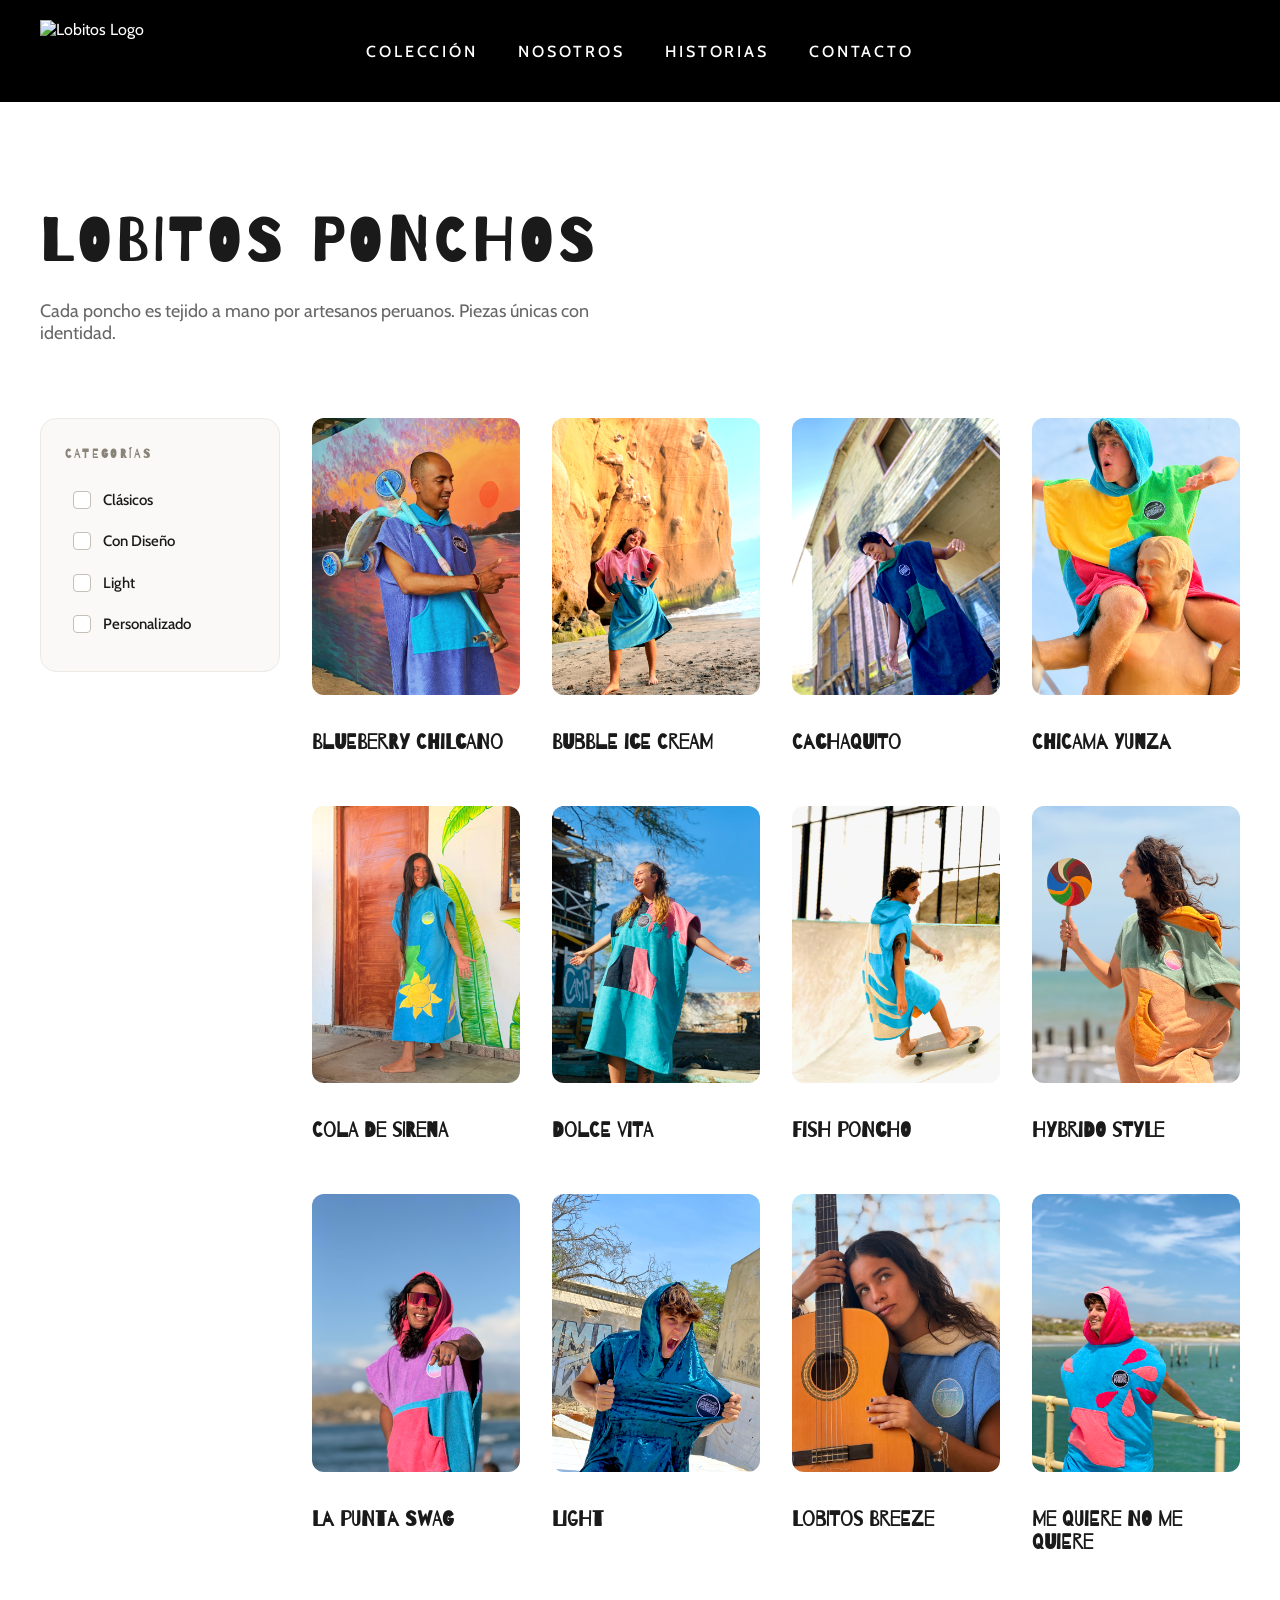
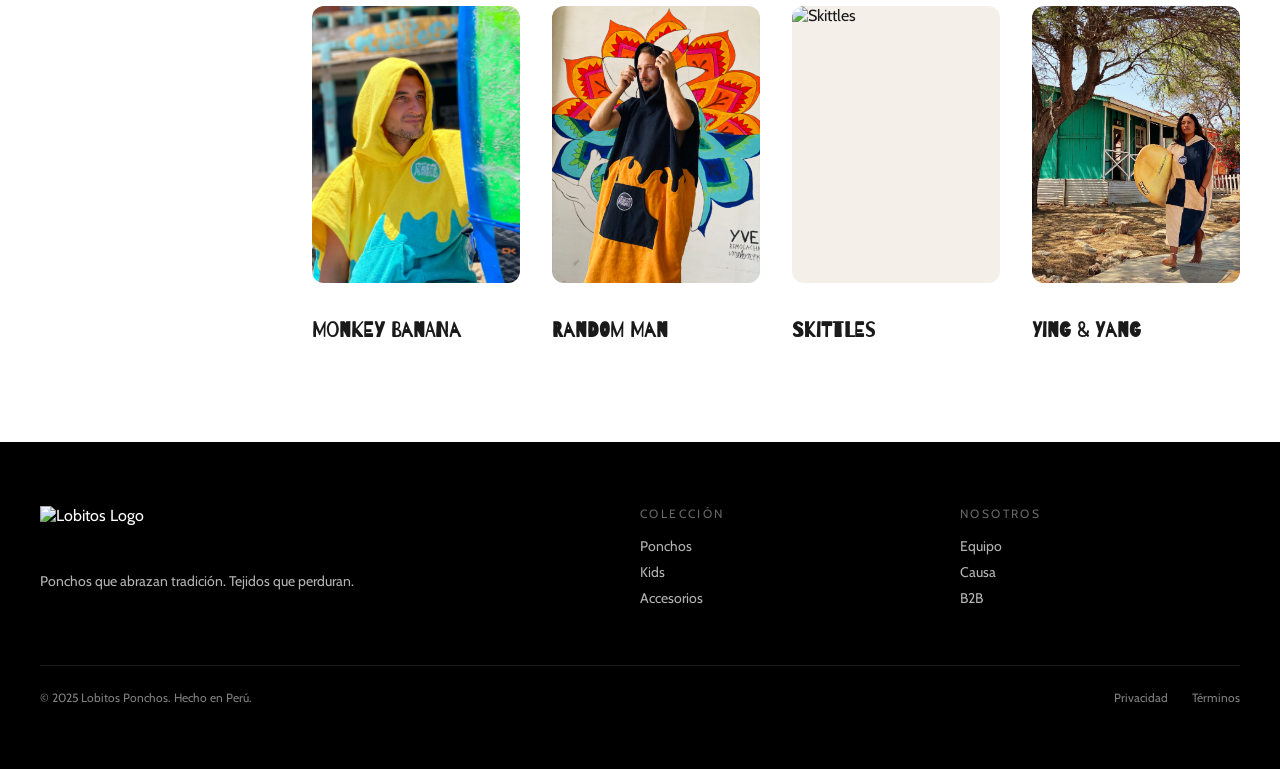
==== commit 564c8ba3: "v3" ====
--- a/collection-lobitos-ponchos.html
+++ b/collection-lobitos-ponchos.html
@@ -91,186 +91,233 @@
         </div>
       </div>
 
-      <div class="collection-grid">
-        <div class="collection-grid__inner">
-          <!-- 1 -->
-          <a href="#" class="collection-card" data-product="Blueberry Chilcano">
-            <div class="collection-card__img-wrap">
-              <img src="images/lobitos-ponchos/Blueberry Chilcano 1.JPG.jpeg" alt="Blueberry Chilcano"
-                class="collection-card__img" loading="lazy">
-            </div>
-            <div class="collection-card__footer">
-              <h3 class="collection-card__name">Blueberry Chilcano</h3>
-              <i data-lucide="arrow-up-right" class="collection-card__arrow"></i>
-            </div>
-          </a>
-          <!-- 2 -->
-          <a href="#" class="collection-card" data-product="Bubble Ice Cream">
-            <div class="collection-card__img-wrap">
-              <img src="images/lobitos-ponchos/Bubble_Ice_Cream_1.jpg" alt="Bubble Ice Cream"
-                class="collection-card__img" loading="lazy">
-            </div>
-            <div class="collection-card__footer">
-              <h3 class="collection-card__name">Bubble Ice Cream</h3>
-              <i data-lucide="arrow-up-right" class="collection-card__arrow"></i>
-            </div>
-          </a>
-          <!-- 3 -->
-          <a href="#" class="collection-card" data-product="Cachaquito">
-            <div class="collection-card__img-wrap">
-              <img src="images/lobitos-ponchos/Cachaquito_1.jpg" alt="Cachaquito" class="collection-card__img"
-                loading="lazy">
-            </div>
-            <div class="collection-card__footer">
-              <h3 class="collection-card__name">Cachaquito</h3>
-              <i data-lucide="arrow-up-right" class="collection-card__arrow"></i>
-            </div>
-          </a>
-          <!-- 4 -->
-          <a href="#" class="collection-card" data-product="Chicama Yunza">
-            <div class="collection-card__img-wrap">
-              <img src="images/lobitos-ponchos/Chicama_Yunza_1.jpg" alt="Chicama Yunza" class="collection-card__img"
-                loading="lazy">
-            </div>
-            <div class="collection-card__footer">
-              <h3 class="collection-card__name">Chicama Yunza</h3>
-              <i data-lucide="arrow-up-right" class="collection-card__arrow"></i>
-            </div>
-          </a>
-          <!-- 5 -->
-          <a href="#" class="collection-card" data-product="Cola de Sirena">
-            <div class="collection-card__img-wrap">
-              <img src="images/lobitos-ponchos/Cola_de_Sirena_1.jpg" alt="Cola de Sirena" class="collection-card__img"
-                loading="lazy">
-            </div>
-            <div class="collection-card__footer">
-              <h3 class="collection-card__name">Cola de Sirena</h3>
-              <i data-lucide="arrow-up-right" class="collection-card__arrow"></i>
-            </div>
-          </a>
-          <!-- 6 -->
-          <a href="#" class="collection-card" data-product="Dolce Vita">
-            <div class="collection-card__img-wrap">
-              <img src="images/lobitos-ponchos/Dolce_Vita_1.jpg" alt="Dolce Vita" class="collection-card__img"
-                loading="lazy">
-            </div>
-            <div class="collection-card__footer">
-              <h3 class="collection-card__name">Dolce Vita</h3>
-              <i data-lucide="arrow-up-right" class="collection-card__arrow"></i>
-            </div>
-          </a>
-          <!-- 7 -->
-          <a href="#" class="collection-card" data-product="Fish Poncho">
-            <div class="collection-card__img-wrap">
-              <img src="images/lobitos-ponchos/Fisch_Poncho_1.jpg" alt="Fish Poncho" class="collection-card__img"
-                loading="lazy">
-            </div>
-            <div class="collection-card__footer">
-              <h3 class="collection-card__name">Fish Poncho</h3>
-              <i data-lucide="arrow-up-right" class="collection-card__arrow"></i>
-            </div>
-          </a>
-          <!-- 8 -->
-          <a href="#" class="collection-card" data-product="Hybrido Style">
-            <div class="collection-card__img-wrap">
-              <img src="images/lobitos-ponchos/Hybrido_Style_1.jpg" alt="Hybrido Style" class="collection-card__img"
-                loading="lazy">
-            </div>
-            <div class="collection-card__footer">
-              <h3 class="collection-card__name">Hybrido Style</h3>
-              <i data-lucide="arrow-up-right" class="collection-card__arrow"></i>
-            </div>
-          </a>
-          <!-- 9 -->
-          <a href="#" class="collection-card" data-product="La Punta Swag">
-            <div class="collection-card__img-wrap">
-              <img src="images/lobitos-ponchos/La_Punta_Swag_1.jpg" alt="La Punta Swag" class="collection-card__img"
-                loading="lazy">
-            </div>
-            <div class="collection-card__footer">
-              <h3 class="collection-card__name">La Punta Swag</h3>
-              <i data-lucide="arrow-up-right" class="collection-card__arrow"></i>
-            </div>
-          </a>
-          <!-- 10 -->
-          <a href="#" class="collection-card" data-product="Light">
-            <div class="collection-card__img-wrap">
-              <img src="images/lobitos-ponchos/Light 1.JPG.jpeg" alt="Light" class="collection-card__img"
-                loading="lazy">
-            </div>
-            <div class="collection-card__footer">
-              <h3 class="collection-card__name">Light</h3>
-              <i data-lucide="arrow-up-right" class="collection-card__arrow"></i>
-            </div>
-          </a>
-          <!-- 11 -->
-          <a href="#" class="collection-card" data-product="Lobitos Breeze">
-            <div class="collection-card__img-wrap">
-              <img src="images/lobitos-ponchos/Lobitos Breeze 1.JPG.jpeg" alt="Lobitos Breeze"
-                class="collection-card__img" loading="lazy">
-            </div>
-            <div class="collection-card__footer">
-              <h3 class="collection-card__name">Lobitos Breeze</h3>
-              <i data-lucide="arrow-up-right" class="collection-card__arrow"></i>
-            </div>
-          </a>
-          <!-- 12 -->
-          <a href="#" class="collection-card" data-product="Me quiere No me quiere">
-            <div class="collection-card__img-wrap">
-              <img src="images/lobitos-ponchos/Me_quiere_No_me_quiere_1.jpg" alt="Me quiere No me quiere"
-                class="collection-card__img" loading="lazy">
-            </div>
-            <div class="collection-card__footer">
-              <h3 class="collection-card__name">Me quiere No me quiere</h3>
-              <i data-lucide="arrow-up-right" class="collection-card__arrow"></i>
-            </div>
-          </a>
-          <!-- 13 -->
-          <a href="#" class="collection-card" data-product="Monkey Banana">
-            <div class="collection-card__img-wrap">
-              <img src="images/lobitos-ponchos/Monkey_Banana_1.jpg" alt="Monkey Banana" class="collection-card__img"
-                loading="lazy">
-            </div>
-            <div class="collection-card__footer">
-              <h3 class="collection-card__name">Monkey Banana</h3>
-              <i data-lucide="arrow-up-right" class="collection-card__arrow"></i>
-            </div>
-          </a>
-          <!-- 14 -->
-          <a href="#" class="collection-card" data-product="Random man">
-            <div class="collection-card__img-wrap">
-              <img src="images/lobitos-ponchos/Random_man_1.jpg" alt="Random Man" class="collection-card__img"
-                loading="lazy">
-            </div>
-            <div class="collection-card__footer">
-              <h3 class="collection-card__name">Random Man</h3>
-              <i data-lucide="arrow-up-right" class="collection-card__arrow"></i>
-            </div>
-          </a>
-          <!-- 15 -->
-          <a href="#" class="collection-card" data-product="Skittles">
-            <div class="collection-card__img-wrap">
-              <img src="images/lobitos-ponchos/Skittles 1.jpg.jpeg" alt="Skittles" class="collection-card__img"
-                loading="lazy">
-            </div>
-            <div class="collection-card__footer">
-              <h3 class="collection-card__name">Skittles</h3>
-              <i data-lucide="arrow-up-right" class="collection-card__arrow"></i>
-            </div>
-          </a>
-          <!-- 16 -->
-          <a href="#" class="collection-card" data-product="Ying & Yang">
-            <div class="collection-card__img-wrap">
-              <img src="images/lobitos-ponchos/Ying & Yang 1.JPG.jpeg" alt="Ying & Yang" class="collection-card__img"
-                loading="lazy">
-            </div>
-            <div class="collection-card__footer">
-              <h3 class="collection-card__name">Ying &amp; Yang</h3>
-              <i data-lucide="arrow-up-right" class="collection-card__arrow"></i>
-            </div>
-          </a>
-        </div>
-      </div>
+      <div class="collection-layout">
+
+        <!-- ===== SIDEBAR DE CATEGORÍAS ===== -->
+        <aside class="collection-sidebar">
+          <h2 class="collection-sidebar__title">Categorías</h2>
+
+          <ul class="collection-sidebar__list">
+            <li class="collection-sidebar__item">
+              <label class="collection-sidebar__label" for="filter-clasicos">
+                <input class="collection-sidebar__checkbox" type="checkbox"
+                  id="filter-clasicos" name="category" value="clasicos">
+                <span class="collection-sidebar__check-box"></span>
+                Clásicos
+              </label>
+            </li>
+            <li class="collection-sidebar__item">
+              <label class="collection-sidebar__label" for="filter-con-diseno">
+                <input class="collection-sidebar__checkbox" type="checkbox"
+                  id="filter-con-diseno" name="category" value="con-diseno">
+                <span class="collection-sidebar__check-box"></span>
+                Con Diseño
+              </label>
+            </li>
+            <li class="collection-sidebar__item">
+              <label class="collection-sidebar__label" for="filter-ligh">
+                <input class="collection-sidebar__checkbox" type="checkbox"
+                  id="filter-ligh" name="category" value="ligh">
+                <span class="collection-sidebar__check-box"></span>
+                Light
+              </label>
+            </li>
+            <li class="collection-sidebar__item">
+              <label class="collection-sidebar__label" for="filter-personalizado">
+                <input class="collection-sidebar__checkbox" type="checkbox"
+                  id="filter-personalizado" name="category" value="personalizado">
+                <span class="collection-sidebar__check-box"></span>
+                Personalizado
+              </label>
+            </li>
+          </ul>
+
+          <button class="collection-sidebar__clear" id="clearFilters" type="button">Limpiar filtros</button>
+        </aside>
+
+        <!-- ===== GRILLA DE PRODUCTOS ===== -->
+        <div class="collection-grid">
+          <div class="collection-grid__inner">
+            <!-- 1 · clasicos -->
+            <a href="#" class="collection-card" data-product="Blueberry Chilcano" data-category="clasicos">
+              <div class="collection-card__img-wrap">
+                <img src="images/lobitos-ponchos/Blueberry Chilcano 1.JPG.jpeg" alt="Blueberry Chilcano"
+                  class="collection-card__img" loading="lazy">
+              </div>
+              <div class="collection-card__footer">
+                <h3 class="collection-card__name">Blueberry Chilcano</h3>
+                <i data-lucide="arrow-up-right" class="collection-card__arrow"></i>
+              </div>
+            </a>
+            <!-- 2 · con-diseno -->
+            <a href="#" class="collection-card" data-product="Bubble Ice Cream" data-category="con-diseno">
+              <div class="collection-card__img-wrap">
+                <img src="images/lobitos-ponchos/Bubble_Ice_Cream_1.jpg" alt="Bubble Ice Cream"
+                  class="collection-card__img" loading="lazy">
+              </div>
+              <div class="collection-card__footer">
+                <h3 class="collection-card__name">Bubble Ice Cream</h3>
+                <i data-lucide="arrow-up-right" class="collection-card__arrow"></i>
+              </div>
+            </a>
+            <!-- 3 · clasicos -->
+            <a href="#" class="collection-card" data-product="Cachaquito" data-category="clasicos">
+              <div class="collection-card__img-wrap">
+                <img src="images/lobitos-ponchos/Cachaquito_1.jpg" alt="Cachaquito" class="collection-card__img"
+                  loading="lazy">
+              </div>
+              <div class="collection-card__footer">
+                <h3 class="collection-card__name">Cachaquito</h3>
+                <i data-lucide="arrow-up-right" class="collection-card__arrow"></i>
+              </div>
+            </a>
+            <!-- 4 · clasicos -->
+            <a href="#" class="collection-card" data-product="Chicama Yunza" data-category="clasicos">
+              <div class="collection-card__img-wrap">
+                <img src="images/lobitos-ponchos/Chicama_Yunza_1.jpg" alt="Chicama Yunza" class="collection-card__img"
+                  loading="lazy">
+              </div>
+              <div class="collection-card__footer">
+                <h3 class="collection-card__name">Chicama Yunza</h3>
+                <i data-lucide="arrow-up-right" class="collection-card__arrow"></i>
+              </div>
+            </a>
+            <!-- 5 · personalizado -->
+            <a href="#" class="collection-card" data-product="Cola de Sirena" data-category="personalizado">
+              <div class="collection-card__img-wrap">
+                <img src="images/lobitos-ponchos/Cola_de_Sirena_1.jpg" alt="Cola de Sirena" class="collection-card__img"
+                  loading="lazy">
+              </div>
+              <div class="collection-card__footer">
+                <h3 class="collection-card__name">Cola de Sirena</h3>
+                <i data-lucide="arrow-up-right" class="collection-card__arrow"></i>
+              </div>
+            </a>
+            <!-- 6 · con-diseno -->
+            <a href="#" class="collection-card" data-product="Dolce Vita" data-category="con-diseno">
+              <div class="collection-card__img-wrap">
+                <img src="images/lobitos-ponchos/Dolce_Vita_1.jpg" alt="Dolce Vita" class="collection-card__img"
+                  loading="lazy">
+              </div>
+              <div class="collection-card__footer">
+                <h3 class="collection-card__name">Dolce Vita</h3>
+                <i data-lucide="arrow-up-right" class="collection-card__arrow"></i>
+              </div>
+            </a>
+            <!-- 7 · con-diseno -->
+            <a href="#" class="collection-card" data-product="Fish Poncho" data-category="con-diseno">
+              <div class="collection-card__img-wrap">
+                <img src="images/lobitos-ponchos/Fisch_Poncho_1.jpg" alt="Fish Poncho" class="collection-card__img"
+                  loading="lazy">
+              </div>
+              <div class="collection-card__footer">
+                <h3 class="collection-card__name">Fish Poncho</h3>
+                <i data-lucide="arrow-up-right" class="collection-card__arrow"></i>
+              </div>
+            </a>
+            <!-- 8 · clasicos -->
+            <a href="#" class="collection-card" data-product="Hybrido Style" data-category="clasicos">
+              <div class="collection-card__img-wrap">
+                <img src="images/lobitos-ponchos/Hybrido_Style_1.jpg" alt="Hybrido Style" class="collection-card__img"
+                  loading="lazy">
+              </div>
+              <div class="collection-card__footer">
+                <h3 class="collection-card__name">Hybrido Style</h3>
+                <i data-lucide="arrow-up-right" class="collection-card__arrow"></i>
+              </div>
+            </a>
+            <!-- 9 · clasicos -->
+            <a href="#" class="collection-card" data-product="La Punta Swag" data-category="clasicos">
+              <div class="collection-card__img-wrap">
+                <img src="images/lobitos-ponchos/La_Punta_Swag_1.jpg" alt="La Punta Swag" class="collection-card__img"
+                  loading="lazy">
+              </div>
+              <div class="collection-card__footer">
+                <h3 class="collection-card__name">La Punta Swag</h3>
+                <i data-lucide="arrow-up-right" class="collection-card__arrow"></i>
+              </div>
+            </a>
+            <!-- 10 · ligh -->
+            <a href="#" class="collection-card" data-product="Light" data-category="ligh">
+              <div class="collection-card__img-wrap">
+                <img src="images/lobitos-ponchos/Light 1.JPG.jpeg" alt="Light" class="collection-card__img"
+                  loading="lazy">
+              </div>
+              <div class="collection-card__footer">
+                <h3 class="collection-card__name">Light</h3>
+                <i data-lucide="arrow-up-right" class="collection-card__arrow"></i>
+              </div>
+            </a>
+            <!-- 11 · clasicos -->
+            <a href="#" class="collection-card" data-product="Lobitos Breeze" data-category="clasicos">
+              <div class="collection-card__img-wrap">
+                <img src="images/lobitos-ponchos/Lobitos Breeze 1.JPG.jpeg" alt="Lobitos Breeze"
+                  class="collection-card__img" loading="lazy">
+              </div>
+              <div class="collection-card__footer">
+                <h3 class="collection-card__name">Lobitos Breeze</h3>
+                <i data-lucide="arrow-up-right" class="collection-card__arrow"></i>
+              </div>
+            </a>
+            <!-- 12 · con-diseno -->
+            <a href="#" class="collection-card" data-product="Me quiere No me quiere" data-category="con-diseno">
+              <div class="collection-card__img-wrap">
+                <img src="images/lobitos-ponchos/Me_quiere_No_me_quiere_1.jpg" alt="Me quiere No me quiere"
+                  class="collection-card__img" loading="lazy">
+              </div>
+              <div class="collection-card__footer">
+                <h3 class="collection-card__name">Me quiere No me quiere</h3>
+                <i data-lucide="arrow-up-right" class="collection-card__arrow"></i>
+              </div>
+            </a>
+            <!-- 13 · con-diseno -->
+            <a href="#" class="collection-card" data-product="Monkey Banana" data-category="con-diseno">
+              <div class="collection-card__img-wrap">
+                <img src="images/lobitos-ponchos/Monkey_Banana_1.jpg" alt="Monkey Banana" class="collection-card__img"
+                  loading="lazy">
+              </div>
+              <div class="collection-card__footer">
+                <h3 class="collection-card__name">Monkey Banana</h3>
+                <i data-lucide="arrow-up-right" class="collection-card__arrow"></i>
+              </div>
+            </a>
+            <!-- 14 · con-diseno -->
+            <a href="#" class="collection-card" data-product="Random man" data-category="con-diseno">
+              <div class="collection-card__img-wrap">
+                <img src="images/lobitos-ponchos/Random_man_1.jpg" alt="Random Man" class="collection-card__img"
+                  loading="lazy">
+              </div>
+              <div class="collection-card__footer">
+                <h3 class="collection-card__name">Random Man</h3>
+                <i data-lucide="arrow-up-right" class="collection-card__arrow"></i>
+              </div>
+            </a>
+            <!-- 15 · clasicos -->
+            <a href="#" class="collection-card" data-product="Skittles" data-category="clasicos">
+              <div class="collection-card__img-wrap">
+                <img src="images/lobitos-ponchos/Skittles 1.jpg.jpeg" alt="Skittles" class="collection-card__img"
+                  loading="lazy">
+              </div>
+              <div class="collection-card__footer">
+                <h3 class="collection-card__name">Skittles</h3>
+                <i data-lucide="arrow-up-right" class="collection-card__arrow"></i>
+              </div>
+            </a>
+            <!-- 16 · clasicos -->
+            <a href="#" class="collection-card" data-product="Ying & Yang" data-category="clasicos">
+              <div class="collection-card__img-wrap">
+                <img src="images/lobitos-ponchos/Ying & Yang 1.JPG.jpeg" alt="Ying & Yang" class="collection-card__img"
+                  loading="lazy">
+              </div>
+              <div class="collection-card__footer">
+                <h3 class="collection-card__name">Ying &amp; Yang</h3>
+                <i data-lucide="arrow-up-right" class="collection-card__arrow"></i>
+              </div>
+            </a>
+          </div>
+        </div><!-- /collection-grid -->
+
+      </div><!-- /collection-layout -->
 
     </section>
 
@@ -369,6 +416,46 @@
       document.getElementById('mobileMenu').classList.toggle('site-header__mobile-menu--open');
     }
     lucide.createIcons();
+  </script>
+
+  <!-- ========== FILTRADO POR CATEGORÍAS (independiente del modal) ========== -->
+  <script>
+  (function () {
+    const checkboxes = document.querySelectorAll('.collection-sidebar__checkbox');
+    const allCards   = document.querySelectorAll('.collection-card');
+    const clearBtn   = document.getElementById('clearFilters');
+
+    function applyFilters() {
+      const selected = Array.from(checkboxes)
+        .filter(cb => cb.checked)
+        .map(cb => cb.value);
+
+      allCards.forEach(card => {
+        if (selected.length === 0 || selected.includes(card.dataset.category)) {
+          card.style.display = 'block';
+        } else {
+          card.style.display = 'none';
+        }
+      });
+
+      // Mostrar / ocultar botón «Limpiar filtros»
+      if (clearBtn) {
+        clearBtn.style.display = selected.length > 0 ? 'block' : 'none';
+      }
+    }
+
+    checkboxes.forEach(cb => cb.addEventListener('change', applyFilters));
+
+    if (clearBtn) {
+      clearBtn.addEventListener('click', () => {
+        checkboxes.forEach(cb => { cb.checked = false; });
+        applyFilters();
+      });
+    }
+
+    // Estado inicial: ocultar botón de limpieza
+    applyFilters();
+  })();
   </script>
 
   <!-- ========== PRODUCT CATALOG & SPA LOGIC ========== -->
--- a/css/styles.css
+++ b/css/styles.css
@@ -1,3 +1,4 @@
+@import url('https://fonts.googleapis.com/css2?family=Cabin:wght@400;500;700&display=swap');
 /* ============================================
    LOBITOS PONCHOS — Global Stylesheet
    BEM Methodology
@@ -5,6 +6,8 @@
 
 /* --- RESET & BASE --- */
 :root {
+  --font-display: 'Barrio', cursive;
+  --font-body: 'Cabin', sans-serif;
   --bg: #ffffff;
   --surface: #ffffff;
   --text: #1a1a1a;
@@ -26,7 +29,7 @@
 }
 
 body {
-  font-family: 'Manrope', sans-serif;
+  font-family: var(--font-body);
   background: var(--bg);
   color: var(--text);
   -webkit-font-smoothing: antialiased;
@@ -43,13 +46,15 @@
 }
 
 /* --- TYPOGRAPHY --- */
+
+h1, h2, h3, h4, h5, h6, .navbar-links, .collection-header__title, .collection-card__name {
+  font-family: var(--font-display);
+}
+
 .font-display {
-  font-family: 'Fraunces', serif;
-  font-optical-sizing: auto;
 }
 
 .font-barrio {
-  font-family: 'Barrio', cursive;
 }
 
 /* ============================================
@@ -97,7 +102,6 @@
   letter-spacing: 0.18em;
   text-transform: uppercase;
   font-weight: 500;
-  font-family: 'Barrio', cursive;
 }
 
 .site-header__spacer {
@@ -142,7 +146,6 @@
   padding: 6px 0;
   opacity: 0.8;
   transition: opacity 0.2s;
-  font-family: 'Manrope', sans-serif;
   text-transform: none;
 }
 
@@ -185,7 +188,6 @@
   gap: 1rem;
   font-size: 0.875rem;
   letter-spacing: 0.05em;
-  font-family: 'Barrio', cursive;
 }
 
 .site-header__mobile-menu--open {
@@ -404,7 +406,6 @@
 }
 
 .categories__card-title {
-  font-family: 'Fraunces', serif;
   font-size: 1.25rem;
   font-weight: 500;
 }
@@ -471,7 +472,6 @@
 }
 
 .about__title {
-  font-family: 'Fraunces', serif;
   font-size: 2.25rem;
   font-weight: 300;
   line-height: 1.02;
@@ -585,7 +585,6 @@
 }
 
 .causa-hero__title {
-  font-family: 'Barrio', cursive;
   font-size: 2.25rem;
   text-transform: uppercase;
   letter-spacing: 0.1em;
@@ -645,7 +644,6 @@
 }
 
 .causa-principles__title {
-  font-family: 'Barrio', cursive;
   font-size: 1.25rem;
   text-transform: uppercase;
   letter-spacing: 0.1em;
@@ -684,7 +682,6 @@
 }
 
 .collection-header__title {
-  font-family: 'Barrio', cursive;
   font-size: 2.25rem;
   text-transform: uppercase;
   letter-spacing: 0.1em;
@@ -739,7 +736,6 @@
 }
 
 .collection-card__name {
-  font-family: 'Fraunces', serif;
   font-size: 1.25rem;
 }
 
@@ -855,7 +851,6 @@
 }
 
 .product__title {
-  font-family: 'Barrio', cursive;
   font-size: 1.875rem;
   text-transform: uppercase;
   letter-spacing: 0.1em;
@@ -918,7 +913,6 @@
 }
 
 .team-intro__title {
-  font-family: 'Barrio', cursive;
   font-size: 2.25rem;
   text-transform: uppercase;
   letter-spacing: 0.1em;
@@ -968,7 +962,6 @@
 }
 
 .team-member__name {
-  font-family: 'Barrio', cursive;
   font-size: 1.5rem;
   text-transform: uppercase;
   letter-spacing: 0.1em;
@@ -1202,4 +1195,160 @@
   .product__cta {
     width: 100%;
   }
+}
+
+/* ============================================
+   BLOCK: collection-layout (sidebar + grid)
+   ============================================ */
+
+/* --- Layout wrapper: stacked on mobile, 2-col on desktop --- */
+.collection-layout {
+  display: flex;
+  flex-direction: column;
+  gap: 2rem;
+  padding: 0 1.5rem 5rem;
+  max-width: 80rem;
+  margin: 0 auto;
+}
+
+/* --- Sidebar --- */
+.collection-sidebar {
+  width: 100%;
+  background: #faf9f7;
+  border: 1px solid #ece9e3;
+  border-radius: 1rem;
+  padding: 1.75rem 1.5rem;
+}
+
+.collection-sidebar__title {
+  font-family: var(--font-display);
+  font-size: 0.75rem;
+  letter-spacing: 0.22em;
+  text-transform: uppercase;
+  color: var(--muted);
+  margin: 0 0 1.25rem;
+}
+
+.collection-sidebar__list {
+  list-style: none;
+  padding: 0;
+  margin: 0;
+  display: flex;
+  flex-direction: column;
+  gap: 0.15rem;
+}
+
+.collection-sidebar__item {
+  padding: 0.1rem 0;
+}
+
+/* Custom label row */
+.collection-sidebar__label {
+  display: flex;
+  align-items: center;
+  gap: 0.75rem;
+  cursor: pointer;
+  font-family: var(--font-body);
+  font-size: 0.9375rem;
+  font-weight: 500;
+  color: var(--text);
+  padding: 0.55rem 0.5rem;
+  border-radius: 0.5rem;
+  transition: background 0.18s ease, color 0.18s ease;
+  user-select: none;
+}
+
+.collection-sidebar__label:hover {
+  background: #f0ece4;
+}
+
+/* Hide native checkbox */
+.collection-sidebar__checkbox {
+  position: absolute;
+  opacity: 0;
+  width: 0;
+  height: 0;
+}
+
+/* Custom checkbox box */
+.collection-sidebar__check-box {
+  flex-shrink: 0;
+  width: 18px;
+  height: 18px;
+  border: 1.5px solid #c5bfb5;
+  border-radius: 4px;
+  background: #fff;
+  display: flex;
+  align-items: center;
+  justify-content: center;
+  transition: border-color 0.18s ease, background 0.18s ease;
+  position: relative;
+}
+
+/* Tick mark via pseudo-element */
+.collection-sidebar__check-box::after {
+  content: '';
+  display: block;
+  width: 5px;
+  height: 9px;
+  border: 2px solid #fff;
+  border-top: none;
+  border-left: none;
+  transform: rotate(45deg) translateY(-1px);
+  opacity: 0;
+  transition: opacity 0.15s ease;
+}
+
+.collection-sidebar__checkbox:checked + .collection-sidebar__check-box {
+  background: var(--text);
+  border-color: var(--text);
+}
+
+.collection-sidebar__checkbox:checked + .collection-sidebar__check-box::after {
+  opacity: 1;
+}
+
+/* Limpiar filtros button */
+.collection-sidebar__clear {
+  display: none; /* shown via JS when filters are active */
+  margin-top: 1.25rem;
+  width: 100%;
+  background: none;
+  border: 1px solid #c5bfb5;
+  border-radius: 9999px;
+  padding: 0.55rem 1rem;
+  font-family: var(--font-body);
+  font-size: 0.8125rem;
+  letter-spacing: 0.05em;
+  color: var(--muted);
+  cursor: pointer;
+  transition: border-color 0.2s ease, color 0.2s ease;
+}
+
+.collection-sidebar__clear:hover {
+  border-color: var(--text);
+  color: var(--text);
+}
+
+/* --- Remove default padding from .collection-grid when inside the layout --- */
+.collection-layout .collection-grid {
+  padding: 0;
+  flex: 1;
+  min-width: 0;
+}
+
+/* ---- Responsive: 2-column layout on md+ ---- */
+@media (min-width: 768px) {
+  .collection-layout {
+    flex-direction: row;
+    align-items: flex-start;
+    padding: 0 2.5rem 5rem;
+  }
+
+  .collection-sidebar {
+    width: 240px;
+    flex-shrink: 0;
+    position: sticky;
+    top: 88px; /* below sticky header */
+  }
 }
